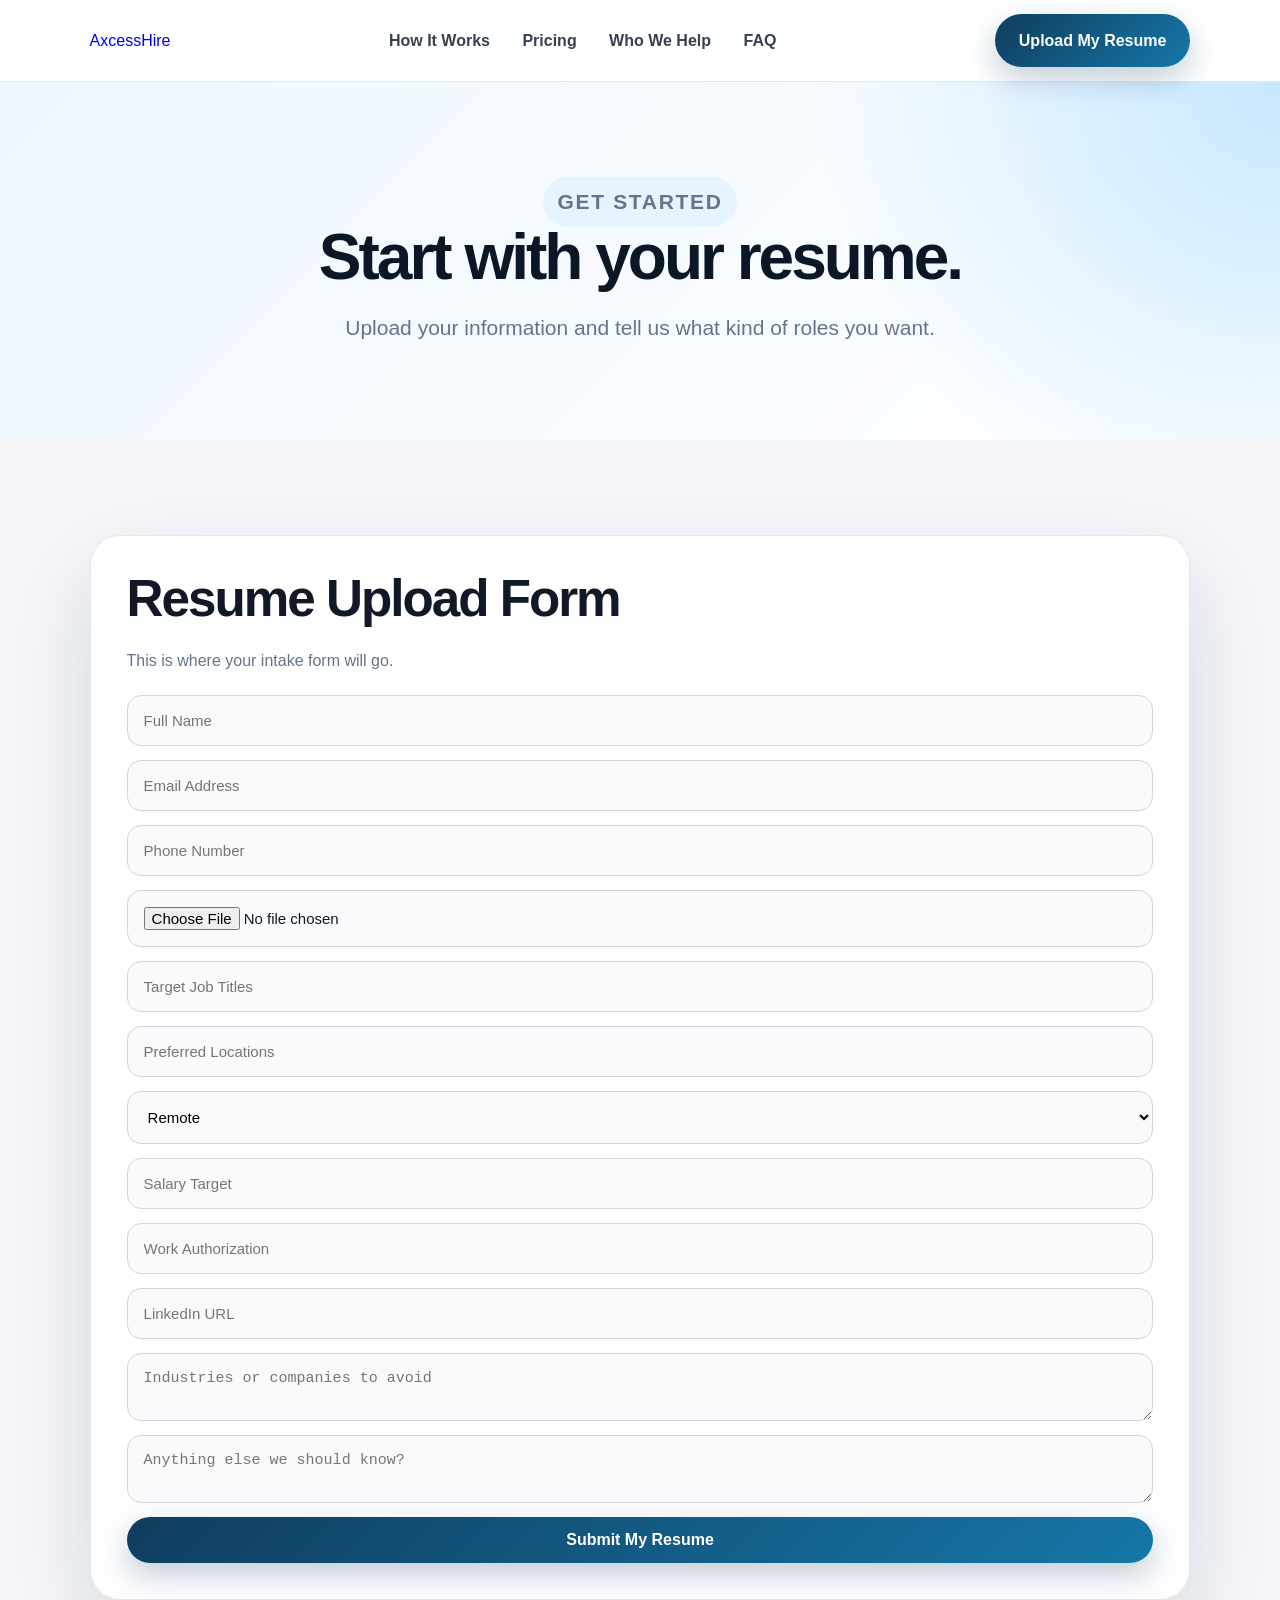
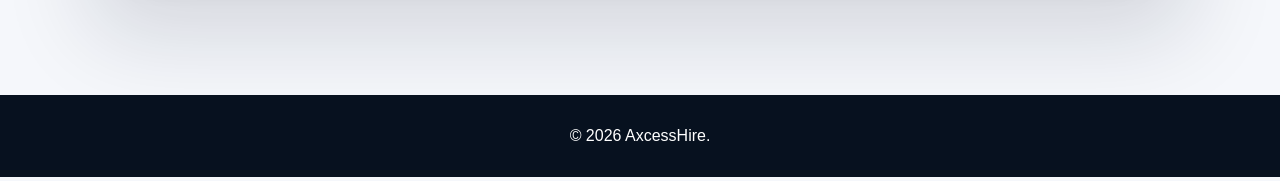
==== get-started.html @ 2bf3d6ac "Initial AxcessHire website" ====
<!DOCTYPE html>
<html lang="en">
<head>
  <meta charset="UTF-8">
  <title>Get Started | AxcessHire</title>
  <link rel="stylesheet" href="style.css">
</head>
<body>

<header class="navbar">
  <a href="index.html" class="logo">AxcessHire</a>
  <nav>
    <a href="how-it-works.html">How It Works</a>
    <a href="pricing.html">Pricing</a>
    <a href="who-we-help.html">Who We Help</a>
    <a href="faq.html">FAQ</a>
  </nav>
  <a href="get-started.html" class="nav-btn">Upload My Resume</a>
</header>

<section class="page-hero">
  <p class="badge">Get Started</p>
  <h1>Start with your resume.</h1>
  <p>Upload your information and tell us what kind of roles you want.</p>
</section>

<section class="section">
  <div class="upload-card">
    <h2>Resume Upload Form</h2>
    <p>This is where your intake form will go.</p>

    <form>
      <input type="text" placeholder="Full Name">
      <input type="email" placeholder="Email Address">
      <input type="tel" placeholder="Phone Number">
      <input type="file">
      <input type="text" placeholder="Target Job Titles">
      <input type="text" placeholder="Preferred Locations">
      <select>
        <option>Remote</option>
        <option>Hybrid</option>
        <option>Onsite</option>
        <option>Open to all</option>
      </select>
      <input type="text" placeholder="Salary Target">
      <input type="text" placeholder="Work Authorization">
      <input type="url" placeholder="LinkedIn URL">
      <textarea placeholder="Industries or companies to avoid"></textarea>
      <textarea placeholder="Anything else we should know?"></textarea>
      <button class="primary-btn">Submit My Resume</button>
    </form>
  </div>
</section>

<footer>
  <p>© 2026 AxcessHire.</p>
</footer>

</body>
</html>
---- style.css ----
* {
  box-sizing: border-box;
  margin: 0;
  padding: 0;
}

body {
  font-family: Inter, Arial, sans-serif;
  background: #f5f7fb;
  color: #111827;
  line-height: 1.6;
}

a {
  text-decoration: none;
}

/* NAVBAR */
.navbar {
  height: 82px;
  padding: 0 7%;
  display: flex;
  align-items: center;
  justify-content: space-between;
  background: rgba(255,255,255,0.9);
  backdrop-filter: blur(14px);
  border-bottom: 1px solid #e5e7eb;
  position: sticky;
  top: 0;
  z-index: 100;
}

.logo {
  display: flex;
  align-items: center;
}

.logo img {
  height: 42px;
  width: auto;
  max-width: 220px;
  object-fit: contain;
  display: block;
}

nav a {
  margin: 0 14px;
  color: #374151;
  font-weight: 700;
}

nav a:hover {
  color: #0f3d5e;
}

/* BUTTONS */
.nav-btn,
.primary-btn {
  background: linear-gradient(135deg, #0f3d5e, #1677a8);
  color: white;
  padding: 14px 24px;
  border-radius: 999px;
  font-weight: 800;
  box-shadow: 0 12px 30px rgba(15, 61, 94, 0.25);
  display: inline-block;
}

.secondary-btn {
  color: #0f3d5e;
  background: white;
  border: 1px solid #d1d5db;
  padding: 14px 24px;
  border-radius: 999px;
  font-weight: 800;
  display: inline-block;
}

/* HERO */
.hero {
  min-height: 88vh;
  padding: 90px 7%;
  display: grid;
  grid-template-columns: 1.05fr 0.95fr;
  gap: 60px;
  align-items: center;
  background:
    radial-gradient(circle at top right, #c7e8ff 0%, transparent 35%),
    linear-gradient(135deg, #eef7ff 0%, #ffffff 55%, #f8fbff 100%);
}

.badge,
.section-label {
  display: inline-block;
  color: #0f3d5e;
  background: #e6f4ff;
  padding: 8px 14px;
  border-radius: 999px;
  font-weight: 900;
  font-size: 13px;
  text-transform: uppercase;
  letter-spacing: .08em;
  margin-bottom: 18px;
}

h1 {
  font-size: clamp(48px, 6vw, 82px);
  line-height: 0.95;
  letter-spacing: -3px;
  margin-bottom: 24px;
  color: #0b1726;
}

.hero h1 span {
  color: #1677a8;
}

.subheadline {
  font-size: 22px;
  color: #4b5563;
  max-width: 650px;
  margin-bottom: 32px;
}

.hero-buttons {
  display: flex;
  gap: 16px;
  flex-wrap: wrap;
  margin-bottom: 22px;
}

.trust {
  color: #64748b;
  font-weight: 700;
}

/* FORMS + CARDS */
.upload-card {
  background: rgba(255,255,255,0.9);
  border: 1px solid #e5e7eb;
  border-radius: 30px;
  padding: 36px;
  box-shadow: 0 35px 90px rgba(15, 23, 42, 0.14);
}

.upload-card h2 {
  font-size: 32px;
  letter-spacing: -1px;
}

.upload-card p {
  color: #64748b;
  margin-bottom: 22px;
}

form {
  display: grid;
  gap: 14px;
}

input,
select,
textarea {
  width: 100%;
  padding: 16px;
  border-radius: 14px;
  border: 1px solid #d1d5db;
  font-size: 15px;
  background: #f9fafb;
}

button {
  border: none;
  cursor: pointer;
  font-size: 16px;
}

/* TRUST BANNER */
.trust-banner {
  padding: 24px 7%;
  background: white;
  border-top: 1px solid #e5e7eb;
  border-bottom: 1px solid #e5e7eb;
  display: flex;
  justify-content: center;
  gap: 18px;
  flex-wrap: wrap;
}

.trust-banner div {
  background: #f0f9ff;
  color: #0f3d5e;
  border: 1px solid #dbeafe;
  padding: 12px 16px;
  border-radius: 999px;
  font-weight: 800;
  font-size: 14px;
}

/* STATS */
.stats {
  padding: 42px 7%;
  display: grid;
  grid-template-columns: repeat(3, 1fr);
  gap: 24px;
  background: #0b1726;
  color: white;
}

.stat-box {
  text-align: center;
}

.stat-box h3 {
  font-size: 40px;
  color: #8dd6ff;
}

/* GENERAL SECTIONS */
.section {
  padding: 95px 7%;
}

.section h2 {
  font-size: clamp(36px, 4vw, 56px);
  line-height: 1.05;
  letter-spacing: -2px;
  margin-bottom: 22px;
}

.section-intro {
  max-width: 720px;
  color: #64748b;
  font-size: 20px;
  margin-bottom: 42px;
}

.cards,
.pricing-grid {
  display: grid;
  gap: 24px;
}

.cards {
  grid-template-columns: repeat(4, 1fr);
}

.card,
.price-card,
.info-card {
  background: white;
  border: 1px solid #e5e7eb;
  padding: 30px;
  border-radius: 26px;
  box-shadow: 0 16px 40px rgba(15, 23, 42, 0.06);
}

.card span {
  color: #1677a8;
  font-weight: 900;
  font-size: 14px;
}

.card h3,
.price-card h3,
.info-card h3 {
  font-size: 23px;
  margin: 12px 0;
}

/* PRICING */
.pricing-grid {
  grid-template-columns: repeat(3, 1fr);
}

.price-card h4 {
  font-size: 42px;
  margin-bottom: 18px;
}

.price-card p {
  margin-bottom: 10px;
  color: #4b5563;
}

.featured {
  border: 3px solid #1677a8;
  transform: translateY(-12px);
  position: relative;
}

.popular {
  display: inline-block;
  background: #0f3d5e;
  color: white;
  padding: 6px 12px;
  border-radius: 999px;
  font-weight: 900;
  font-size: 12px;
  margin-bottom: 14px;
}

/* PAGE HERO */
.page-hero {
  padding: 95px 7%;
  background:
    radial-gradient(circle at top right, #c7e8ff 0%, transparent 35%),
    linear-gradient(135deg, #eef7ff, #ffffff);
  text-align: center;
}

.page-hero h1 {
  font-size: clamp(46px, 5vw, 72px);
}

.page-hero p {
  max-width: 760px;
  margin: 0 auto;
  font-size: 21px;
  color: #64748b;
}

/* COMPARISON */
.comparison-section {
  background: #ffffff;
}

.comparison-table {
  display: grid;
  grid-template-columns: 1fr 1fr;
  border-radius: 26px;
  overflow: hidden;
  border: 1px solid #e5e7eb;
  box-shadow: 0 18px 50px rgba(15, 23, 42, 0.08);
}

.comparison-table div {
  padding: 20px;
  border-bottom: 1px solid #e5e7eb;
  font-weight: 700;
}

.comparison-table div:nth-child(even) {
  background: #f0f9ff;
  color: #0f3d5e;
}

.comparison-header {
  font-size: 20px;
  font-weight: 900 !important;
  color: white !important;
}

.comparison-header.traditional {
  background: #334155 !important;
}

.comparison-header.axcess {
  background: #0f3d5e !important;
}

/* FOUNDER */
.founder-section {
  background:
    radial-gradient(circle at top left, #dff3ff 0%, transparent 32%),
    #f8fbff;
}

.founder-card {
  display: grid;
  grid-template-columns: 1.2fr 0.8fr;
  gap: 40px;
  align-items: center;
  background: white;
  border-radius: 34px;
  padding: 46px;
  border: 1px solid #e5e7eb;
  box-shadow: 0 22px 60px rgba(15, 23, 42, 0.08);
}

.founder-card p {
  color: #4b5563;
  font-size: 19px;
}

.founder-placeholder {
  min-height: 320px;
  border-radius: 28px;
  background:
    linear-gradient(135deg, rgba(15, 61, 94, 0.92), rgba(22, 119, 168, 0.85)),
    url("https://images.unsplash.com/photo-1551836022-d5d88e9218df?auto=format&fit=crop&w=900&q=80");
  background-size: cover;
  background-position: center;
  display: flex;
  align-items: end;
  justify-content: center;
  padding: 24px;
}

.founder-placeholder span {
  background: white;
  color: #0f3d5e;
  padding: 10px 16px;
  border-radius: 999px;
  font-weight: 900;
}

/* TIMELINE */
.timeline {
  display: grid;
  grid-template-columns: repeat(4, 1fr);
  gap: 22px;
}

.timeline div {
  background: white;
  border: 1px solid #e5e7eb;
  border-radius: 24px;
  padding: 28px;
  box-shadow: 0 14px 35px rgba(15, 23, 42, 0.06);
}

.timeline span {
  display: inline-block;
  color: white;
  background: #0f3d5e;
  padding: 7px 12px;
  border-radius: 999px;
  font-size: 13px;
  font-weight: 900;
  margin-bottom: 16px;
}

.timeline h3 {
  font-size: 22px;
  margin-bottom: 8px;
}

.timeline p {
  color: #64748b;
}

/* FIT SECTION */
.fit-section {
  background: #ffffff;
}

.fit-grid {
  display: grid;
  grid-template-columns: 1fr 1fr;
  gap: 24px;
}

.fit-card {
  padding: 34px;
  border-radius: 28px;
  border: 1px solid #e5e7eb;
}

.fit-card h3 {
  font-size: 28px;
  margin-bottom: 20px;
}

.fit-card ul {
  list-style: none;
}

.fit-card li {
  padding: 12px 0;
  font-weight: 800;
  border-bottom: 1px solid rgba(0,0,0,0.08);
}

.good-fit {
  background: #f0f9ff;
  color: #0f3d5e;
}

.not-fit {
  background: #f8fafc;
  color: #334155;
}

/* REPORT TABLE */
.report-section {
  background:
    radial-gradient(circle at bottom right, #c7e8ff 0%, transparent 30%),
    #f8fbff;
}

.report-table {
  background: white;
  border-radius: 26px;
  overflow: hidden;
  border: 1px solid #e5e7eb;
  box-shadow: 0 18px 50px rgba(15, 23, 42, 0.08);
}

.report-row {
  display: grid;
  grid-template-columns: 1fr 1.2fr 0.8fr 0.8fr 1.4fr;
  border-bottom: 1px solid #e5e7eb;
}

.report-row span {
  padding: 18px;
  font-weight: 700;
}

.report-head {
  background: #0f3d5e;
  color: white;
}

/* PILLS */
.pill-grid {
  display: flex;
  flex-wrap: wrap;
  gap: 14px;
}

.pill-grid span {
  background: white;
  border: 1px solid #dbe3ef;
  padding: 15px 20px;
  border-radius: 999px;
  font-weight: 800;
}

/* FAQ */
.faq details {
  background: white;
  margin-bottom: 16px;
  padding: 22px;
  border-radius: 18px;
  border: 1px solid #e5e7eb;
}

.faq summary {
  font-weight: 900;
  cursor: pointer;
  font-size: 18px;
}

/* FINAL CTA */
.final-cta {
  text-align: center;
  padding: 90px 7%;
  background: linear-gradient(135deg, #0b1726, #0f3d5e);
  color: white;
}

.final-cta h2 {
  font-size: clamp(38px, 5vw, 62px);
  letter-spacing: -2px;
}

.final-cta p {
  font-size: 20px;
  margin: 16px 0 32px;
  color: #dbeafe;
}

footer {
  text-align: center;
  padding: 28px;
  background: #07111f;
  color: white;
}

/* RESPONSIVE */
@media (max-width: 950px) {
  nav {
    display: none;
  }

  .navbar {
    height: 95px;
  }

  .logo img {
    height: 65px;
    width: auto;
}

  .hero,
  .cards,
  .pricing-grid,
  .stats,
  .founder-card,
  .timeline,
  .fit-grid,
  .report-row {
    grid-template-columns: 1fr;
  }

  .hero {
    padding: 70px 7%;
  }

  h1 {
    font-size: clamp(44px, 12vw, 58px);
  }

  .featured {
    transform: none;
  }

  .comparison-table {
    grid-template-columns: 1fr;
  }

  .report-head {
    display: none;
  }

  .report-row {
    padding: 16px;
  }

  .report-row span {
    padding: 8px;
  }
}
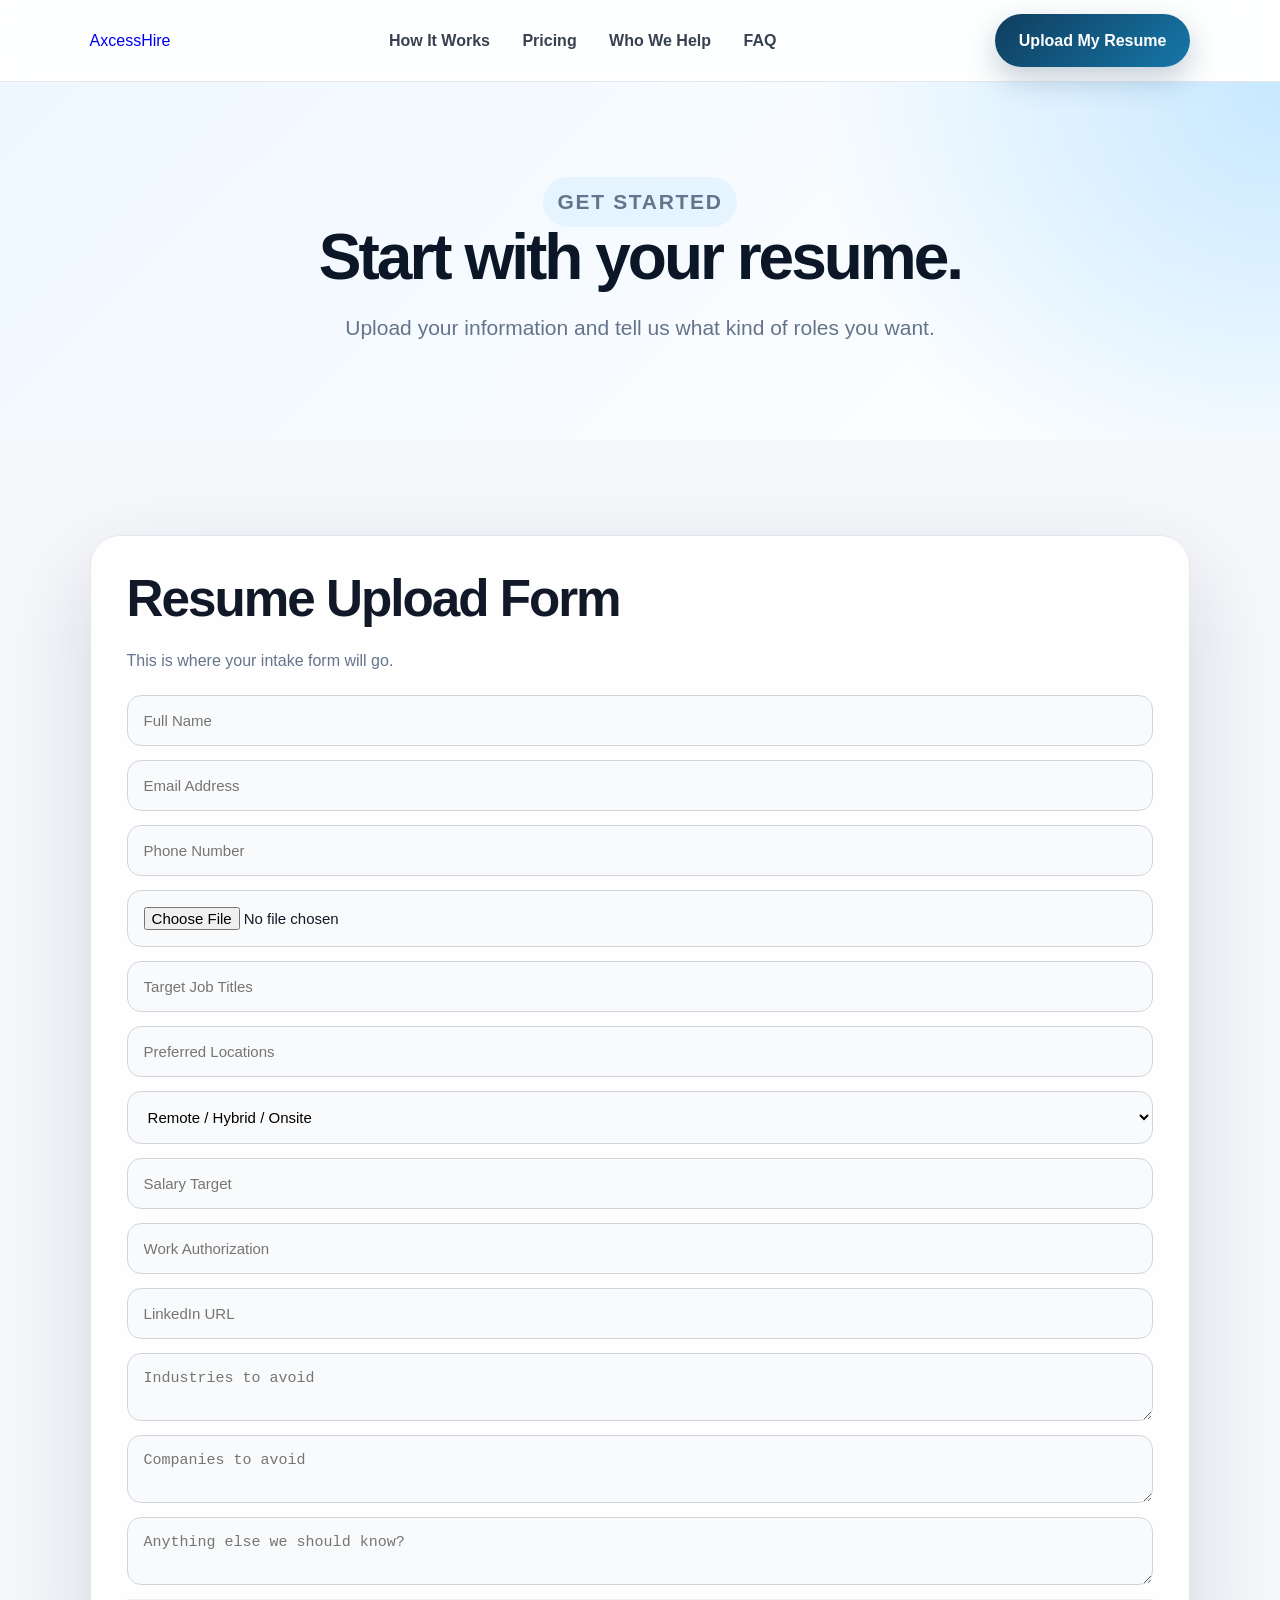
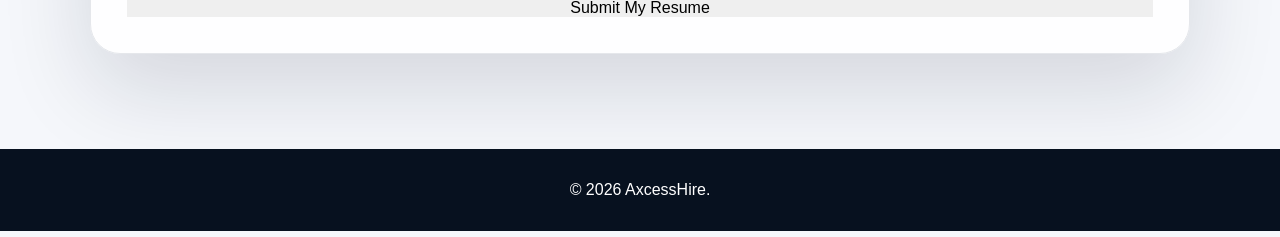
==== commit f38a8ed8: "Modify form" ====
--- a/get-started.html
+++ b/get-started.html
@@ -29,26 +29,45 @@
     <h2>Resume Upload Form</h2>
     <p>This is where your intake form will go.</p>
 
-    <form>
-      <input type="text" placeholder="Full Name">
-      <input type="email" placeholder="Email Address">
-      <input type="tel" placeholder="Phone Number">
-      <input type="file">
-      <input type="text" placeholder="Target Job Titles">
-      <input type="text" placeholder="Preferred Locations">
-      <select>
-        <option>Remote</option>
-        <option>Hybrid</option>
-        <option>Onsite</option>
-        <option>Open to all</option>
-      </select>
-      <input type="text" placeholder="Salary Target">
-      <input type="text" placeholder="Work Authorization">
-      <input type="url" placeholder="LinkedIn URL">
-      <textarea placeholder="Industries or companies to avoid"></textarea>
-      <textarea placeholder="Anything else we should know?"></textarea>
-      <button class="primary-btn">Submit My Resume</button>
-    </form>
+    <form 
+  action="https://formspree.io/f/mvznkeyr" 
+  method="POST" 
+  enctype="multipart/form-data"
+>
+  <input type="text" name="full_name" placeholder="Full Name" required>
+
+  <input type="email" name="email" placeholder="Email Address" required>
+
+  <input type="tel" name="phone" placeholder="Phone Number">
+
+  <input type="file" name="resume" accept=".pdf,.doc,.docx" required>
+
+  <input type="text" name="target_job_titles" placeholder="Target Job Titles">
+
+  <input type="text" name="preferred_locations" placeholder="Preferred Locations">
+
+  <select name="work_style">
+    <option value="">Remote / Hybrid / Onsite</option>
+    <option value="Remote">Remote</option>
+    <option value="Hybrid">Hybrid</option>
+    <option value="Onsite">Onsite</option>
+    <option value="Open to all">Open to all</option>
+  </select>
+
+  <input type="text" name="salary_target" placeholder="Salary Target">
+
+  <input type="text" name="work_authorization" placeholder="Work Authorization">
+
+  <input type="url" name="linkedin_url" placeholder="LinkedIn URL">
+
+  <textarea name="industries_to_avoid" placeholder="Industries to avoid"></textarea>
+
+  <textarea name="companies_to_avoid" placeholder="Companies to avoid"></textarea>
+
+  <textarea name="additional_notes" placeholder="Anything else we should know?"></textarea>
+
+  <button type="submit">Submit My Resume</button>
+</form>
   </div>
 </section>
 
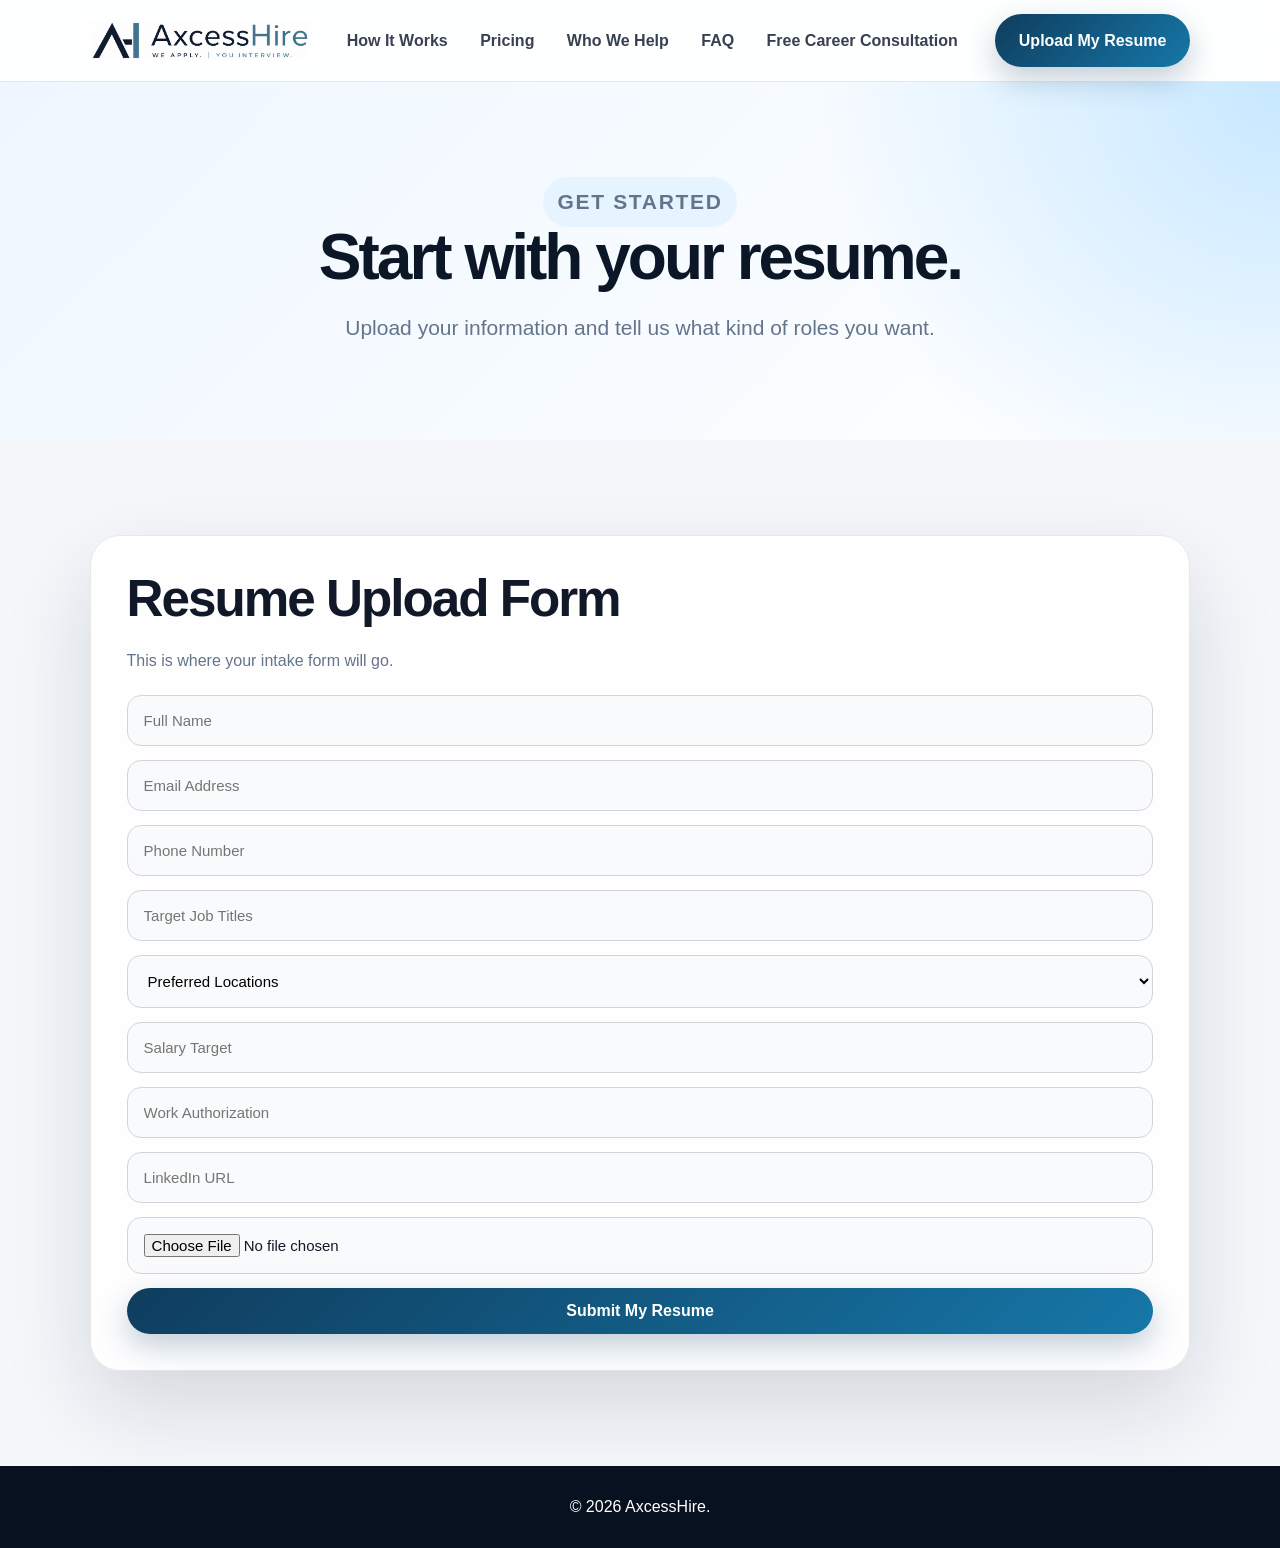
==== commit c610fb7d: "Fixed form and logo on get-started page" ====
--- a/get-started.html
+++ b/get-started.html
@@ -7,16 +7,25 @@
 </head>
 <body>
 
-<header class="navbar">
-  <a href="index.html" class="logo">AxcessHire</a>
-  <nav>
-    <a href="how-it-works.html">How It Works</a>
-    <a href="pricing.html">Pricing</a>
-    <a href="who-we-help.html">Who We Help</a>
-    <a href="faq.html">FAQ</a>
-  </nav>
-  <a href="get-started.html" class="nav-btn">Upload My Resume</a>
-</header>
+    <header class="navbar">
+
+        <a href="index.html" class="logo">
+          <img src="Logo.png" alt="AxcessHire Logo">
+        </a>
+      
+        <nav>
+          <a href="how-it-works.html">How It Works</a>
+          <a href="pricing.html">Pricing</a>
+          <a href="who-we-help.html">Who We Help</a>
+          <a href="faq.html">FAQ</a>
+          <a href="book-call.html">Free Career Consultation</a>
+        </nav>
+      
+        <a href="get-started.html" class="nav-btn">
+          Upload My Resume
+        </a>
+      
+      </header>
 
 <section class="page-hero">
   <p class="badge">Get Started</p>
@@ -40,14 +49,10 @@
 
   <input type="tel" name="phone" placeholder="Phone Number">
 
-  <input type="file" name="resume" accept=".pdf,.doc,.docx" required>
-
   <input type="text" name="target_job_titles" placeholder="Target Job Titles">
 
-  <input type="text" name="preferred_locations" placeholder="Preferred Locations">
-
   <select name="work_style">
-    <option value="">Remote / Hybrid / Onsite</option>
+    <option value="">Preferred Locations</option>
     <option value="Remote">Remote</option>
     <option value="Hybrid">Hybrid</option>
     <option value="Onsite">Onsite</option>
@@ -60,13 +65,11 @@
 
   <input type="url" name="linkedin_url" placeholder="LinkedIn URL">
 
-  <textarea name="industries_to_avoid" placeholder="Industries to avoid"></textarea>
+  <input type="file" name="resume" accept=".pdf,.doc,.docx" required>
 
-  <textarea name="companies_to_avoid" placeholder="Companies to avoid"></textarea>
-
-  <textarea name="additional_notes" placeholder="Anything else we should know?"></textarea>
-
-  <button type="submit">Submit My Resume</button>
+  <button type="submit" class="primary-btn">
+    Submit My Resume
+  </button>
 </form>
   </div>
 </section>
